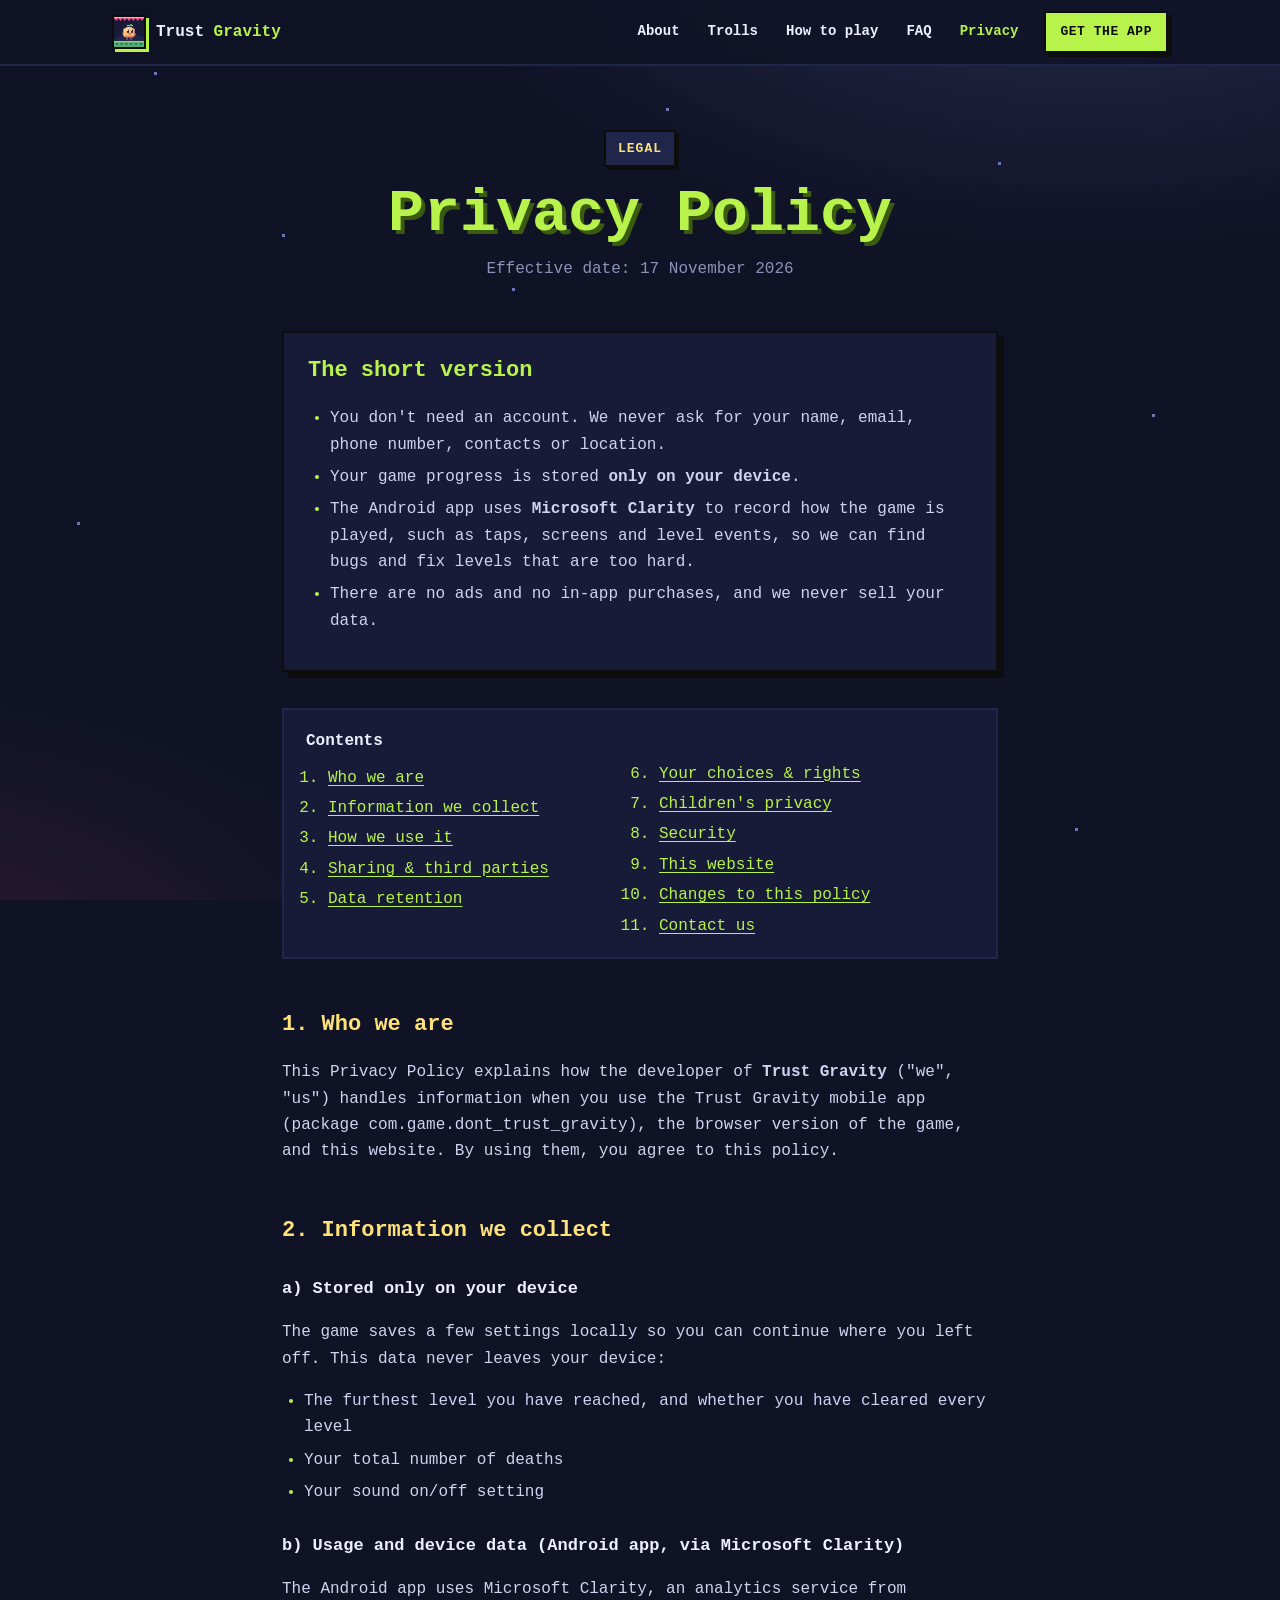
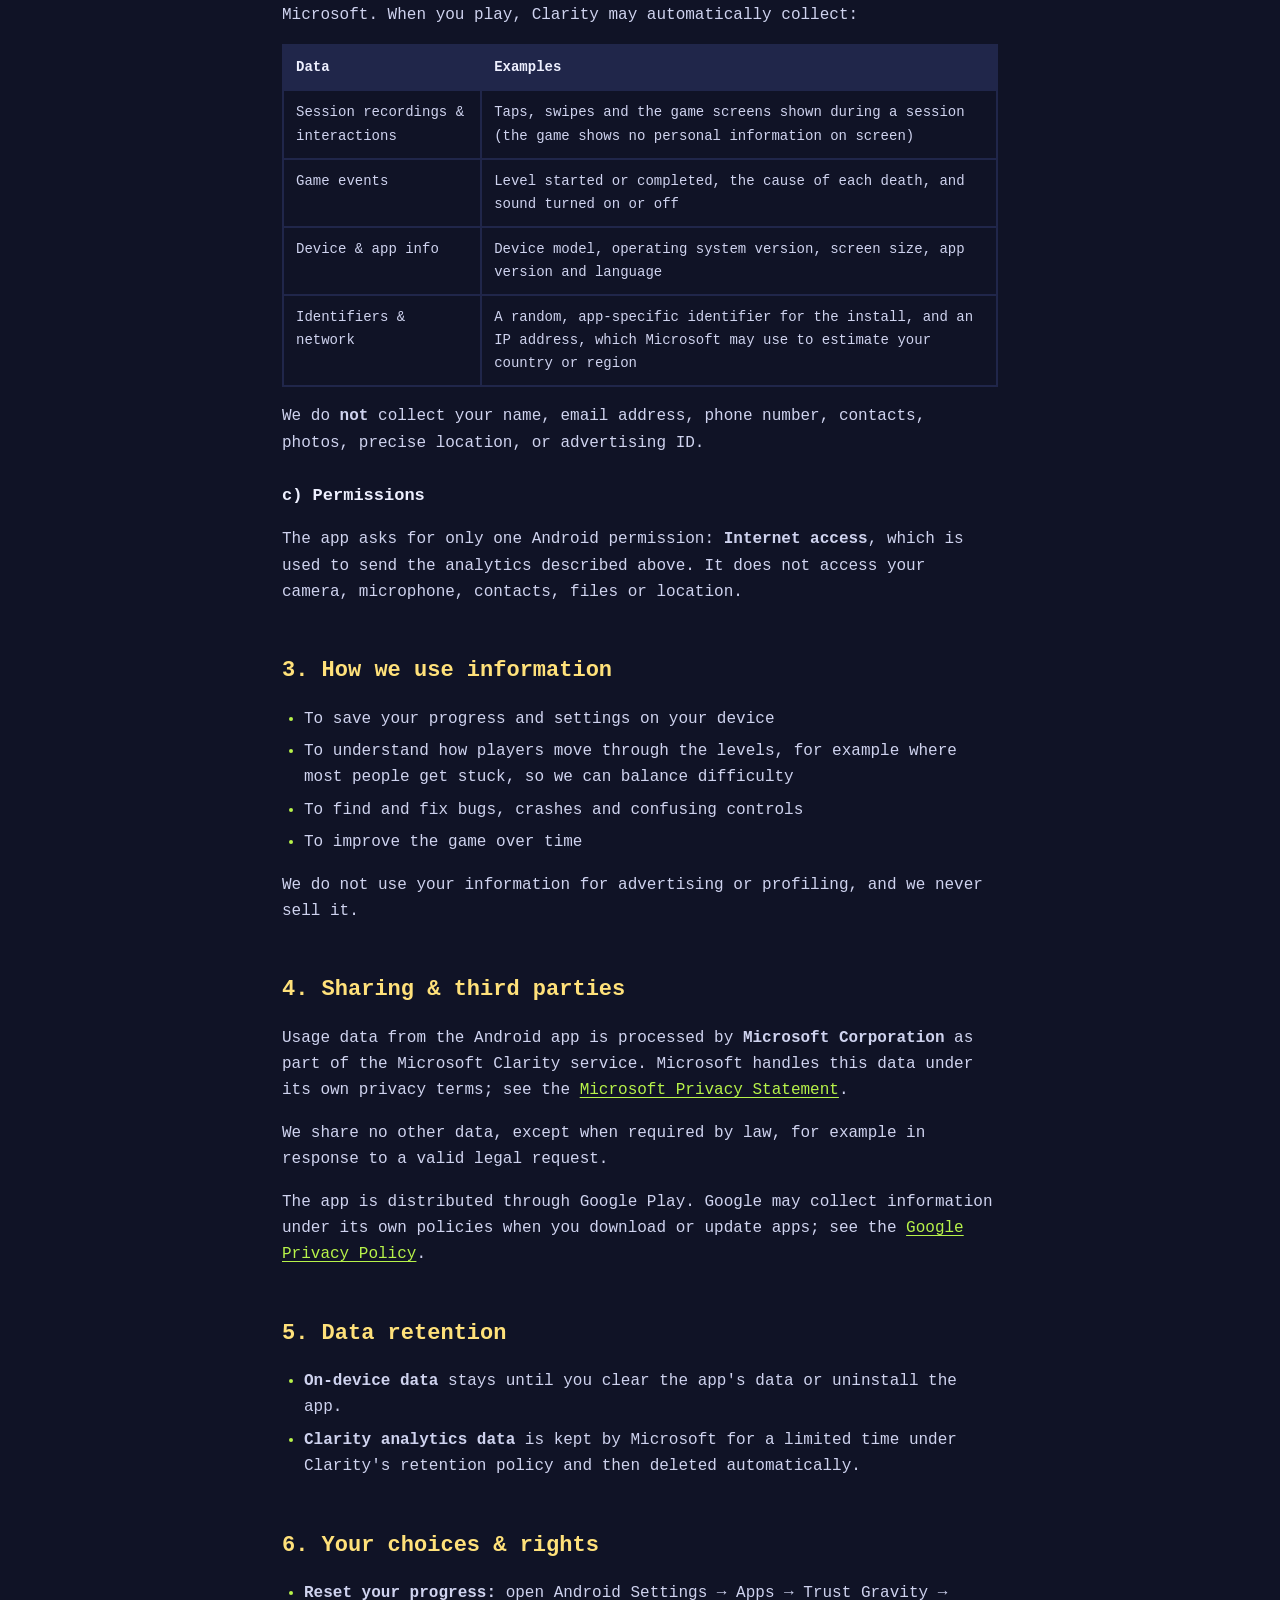
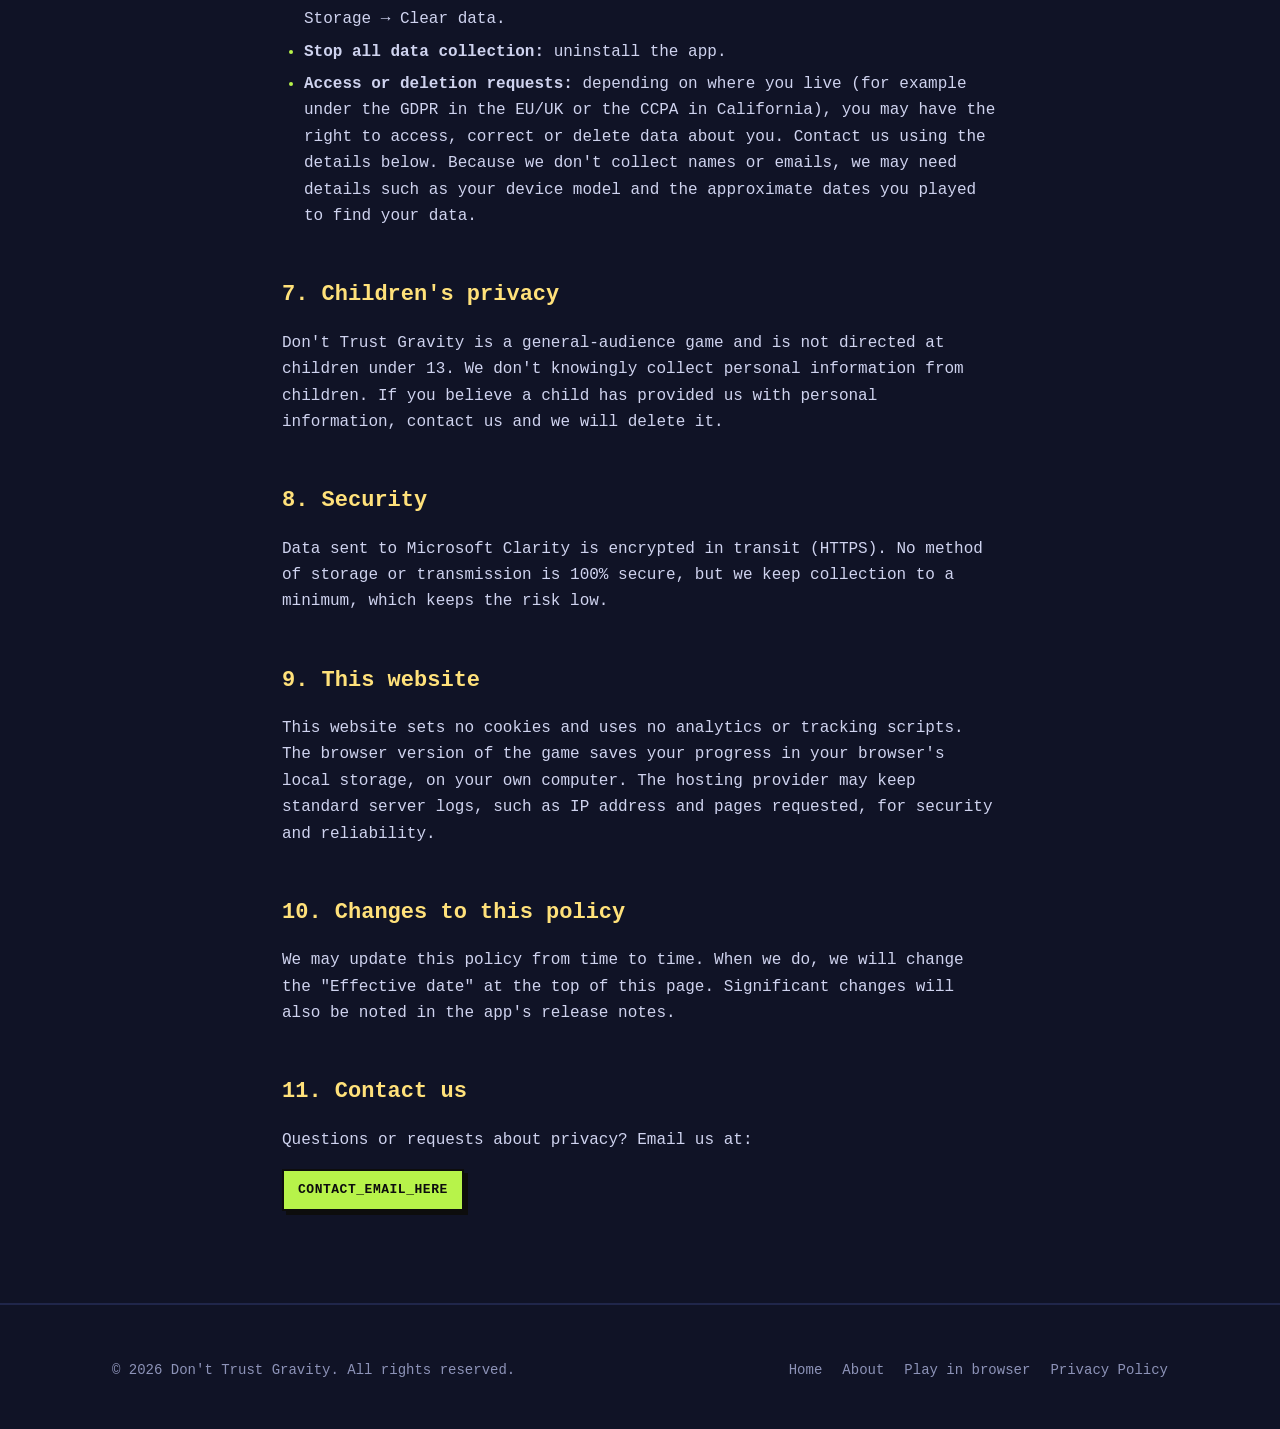
==== privacy.html @ 13813260 "inital commit" ====
<!doctype html>
<html lang="en">
<head>
  <meta charset="utf-8">
  <meta name="viewport" content="width=device-width, initial-scale=1">
  <title>Privacy Policy – Trust Gravity</title>
  <meta name="description" content="Privacy Policy for the Trust Gravity game and website: what data is collected, why, and your choices.">
  <meta name="theme-color" content="#101326">
  <link rel="icon" type="image/png" href="img/icon.png">
  <link rel="stylesheet" href="css/style.css">
</head>
<body>
  <a class="skip-link" href="#main">Skip to content</a>
  <div class="sky" aria-hidden="true"><i></i><i></i><i></i><i></i><i></i><i></i><i></i><i></i><i></i><i></i><i></i><i></i></div>

  <header class="site-header">
    <nav class="container nav" aria-label="Main">
      <a class="brand" href="index.html">
        <img src="img/icon.png" alt="" width="34" height="34">
        <span>Trust <b>Gravity</b></span>
      </a>
      <input type="checkbox" id="nav-check" class="nav-check" aria-label="Toggle menu">
      <label for="nav-check" class="nav-toggle" aria-hidden="true">☰</label>
      <ul class="nav-links">
        <li><a href="index.html#about">About</a></li>
        <li><a href="index.html#features">Trolls</a></li>
        <li><a href="index.html#how">How to play</a></li>
        <li><a href="index.html#faq">FAQ</a></li>
        <li><a href="privacy.html" aria-current="page">Privacy</a></li>
        <li><a class="pop-btn small" href="https://play.google.com/store/apps/details?id=com.game.dont_trust_gravity" target="_blank" rel="noopener">Get the app</a></li>
      </ul>
    </nav>
  </header>

  <main id="main">
    <div class="page-hero container">
      <span class="tag rise">Legal</span>
      <h1 class="rise d1">Privacy Policy</h1>
      <p class="rise d2">Effective date: 17 November 2026</p>
    </div>

    <section style="padding-top: 16px">
      <div class="container prose">
        <div class="summary-box rise d3">
          <h2>The short version</h2>
          <ul>
            <li>You don't need an account. We never ask for your name, email, phone number, contacts or location.</li>
            <li>Your game progress is stored <strong>only on your device</strong>.</li>
            <li>The Android app uses <strong>Microsoft Clarity</strong> to record how the game is played, such as taps, screens and level events, so we can find bugs and fix levels that are too hard.</li>
            <li>There are no ads and no in-app purchases, and we never sell your data.</li>
          </ul>
        </div>

        <nav class="toc" aria-label="Contents">
          <strong>Contents</strong>
          <ol>
            <li><a href="#who">Who we are</a></li>
            <li><a href="#collect">Information we collect</a></li>
            <li><a href="#use">How we use it</a></li>
            <li><a href="#share">Sharing &amp; third parties</a></li>
            <li><a href="#retention">Data retention</a></li>
            <li><a href="#choices">Your choices &amp; rights</a></li>
            <li><a href="#children">Children's privacy</a></li>
            <li><a href="#security">Security</a></li>
            <li><a href="#website">This website</a></li>
            <li><a href="#changes">Changes to this policy</a></li>
            <li><a href="#contact">Contact us</a></li>
          </ol>
        </nav>

        <h2 id="who">1. Who we are</h2>
        <p>
          This Privacy Policy explains how the developer of <strong> Trust Gravity</strong> ("we", "us") handles
          information when you use the Trust Gravity mobile app (package <code>com.game.dont_trust_gravity</code>),
          the browser version of the game, and this website. By using them, you agree to this policy.
        </p>

        <h2 id="collect">2. Information we collect</h2>

        <h3>a) Stored only on your device</h3>
        <p>The game saves a few settings locally so you can continue where you left off. This data never leaves your device:</p>
        <ul>
          <li>The furthest level you have reached, and whether you have cleared every level</li>
          <li>Your total number of deaths</li>
          <li>Your sound on/off setting</li>
        </ul>

        <h3>b) Usage and device data (Android app, via Microsoft Clarity)</h3>
        <p>The Android app uses Microsoft Clarity, an analytics service from Microsoft. When you play, Clarity may automatically collect:</p>
        <div class="table-scroll">
          <table>
            <thead>
              <tr><th>Data</th><th>Examples</th></tr>
            </thead>
            <tbody>
              <tr><td>Session recordings &amp; interactions</td><td>Taps, swipes and the game screens shown during a session (the game shows no personal information on screen)</td></tr>
              <tr><td>Game events</td><td>Level started or completed, the cause of each death, and sound turned on or off</td></tr>
              <tr><td>Device &amp; app info</td><td>Device model, operating system version, screen size, app version and language</td></tr>
              <tr><td>Identifiers &amp; network</td><td>A random, app-specific identifier for the install, and an IP address, which Microsoft may use to estimate your country or region</td></tr>
            </tbody>
          </table>
        </div>
        <p>We do <strong>not</strong> collect your name, email address, phone number, contacts, photos, precise location, or advertising ID.</p>

        <h3>c) Permissions</h3>
        <p>The app asks for only one Android permission: <strong>Internet access</strong>, which is used to send the analytics described above. It does not access your camera, microphone, contacts, files or location.</p>

        <h2 id="use">3. How we use information</h2>
        <ul>
          <li>To save your progress and settings on your device</li>
          <li>To understand how players move through the levels, for example where most people get stuck, so we can balance difficulty</li>
          <li>To find and fix bugs, crashes and confusing controls</li>
          <li>To improve the game over time</li>
        </ul>
        <p>We do not use your information for advertising or profiling, and we never sell it.</p>

        <h2 id="share">4. Sharing &amp; third parties</h2>
        <p>
          Usage data from the Android app is processed by <strong>Microsoft Corporation</strong> as part of the
          Microsoft Clarity service. Microsoft handles this data under its own privacy terms; see the
          <a href="https://privacy.microsoft.com/privacystatement" target="_blank" rel="noopener">Microsoft Privacy Statement</a>.
        </p>
        <p>We share no other data, except when required by law, for example in response to a valid legal request.</p>
        <p>The app is distributed through Google Play. Google may collect information under its own policies when you download or update apps; see the <a href="https://policies.google.com/privacy" target="_blank" rel="noopener">Google Privacy Policy</a>.</p>

        <h2 id="retention">5. Data retention</h2>
        <ul>
          <li><strong>On-device data</strong> stays until you clear the app's data or uninstall the app.</li>
          <li><strong>Clarity analytics data</strong> is kept by Microsoft for a limited time under Clarity's retention policy and then deleted automatically.</li>
        </ul>

        <h2 id="choices">6. Your choices &amp; rights</h2>
        <ul>
          <li><strong>Reset your progress:</strong> open Android Settings → Apps → Trust Gravity → Storage → Clear data.</li>
          <li><strong>Stop all data collection:</strong> uninstall the app.</li>
          <li><strong>Access or deletion requests:</strong> depending on where you live (for example under the GDPR in the EU/UK or the CCPA in California), you may have the right to access, correct or delete data about you. Contact us using the details below. Because we don't collect names or emails, we may need details such as your device model and the approximate dates you played to find your data.</li>
        </ul>

        <h2 id="children">7. Children's privacy</h2>
        <p>
          Don't Trust Gravity is a general-audience game and is not directed at children under 13.
          We don't knowingly collect personal information from children. If you believe a child has
          provided us with personal information, contact us and we will delete it.
        </p>

        <h2 id="security">8. Security</h2>
        <p>
          Data sent to Microsoft Clarity is encrypted in transit (HTTPS). No method of storage or
          transmission is 100% secure, but we keep collection to a minimum, which keeps the risk low.
        </p>

        <h2 id="website">9. This website</h2>
        <p>
          This website sets no cookies and uses no analytics or tracking scripts. The browser version of
          the game saves your progress in your browser's local storage, on your own computer.
          The hosting provider may keep standard server logs, such as IP address and pages requested,
          for security and reliability.
        </p>

        <h2 id="changes">10. Changes to this policy</h2>
        <p>
          We may update this policy from time to time. When we do, we will change the "Effective date"
          at the top of this page. Significant changes will also be noted in the app's release notes.
        </p>

        <h2 id="contact">11. Contact us</h2>
        <p>Questions or requests about privacy? Email us at:</p>
        <p><a class="pop-btn small" href="mailto:work.ajay713347@gmail.com">CONTACT_EMAIL_HERE</a></p>
      </div>
    </section>
  </main>

  <footer class="site-footer">
    <div class="container footer-grid">
      <p>© 2026 Don't Trust Gravity. All rights reserved.</p>
      <ul class="footer-links">
        <li><a href="index.html">Home</a></li>
        <li><a href="index.html#about">About</a></li>
        <li><a href="play/index.html">Play in browser</a></li>
        <li><a href="privacy.html">Privacy Policy</a></li>
      </ul>
    </div>
  </footer>
</body>
</html>
---- css/style.css ----
/* Don't Trust Gravity — website styles (plain CSS, no JavaScript needed).
   Palette and NeoPOP look match the game (lib/ui/neopop.dart). */

:root {
  --bg: #101326;
  --bg-2: #171b38;
  --bg-3: #20264a;
  --ink: #0d0d0d;
  --text: #eef0ff;
  --soft: #cfd3ef;
  --muted: #8d93b8;
  --lime: #b7f34a;
  --lime-dark: #3b5a12;
  --pink: #ff4f87;
  --yellow: #ffe17a;
  --cyan: #5debff;
  --blue: #5b65a8;
  --maxw: 1120px;
  --font: ui-monospace, "SFMono-Regular", Menlo, Consolas, "Liberation Mono", monospace;
}

*, *::before, *::after { box-sizing: border-box; }
html { scroll-behavior: smooth; }

body {
  margin: 0;
  background: var(--bg);
  color: var(--text);
  font-family: var(--font);
  font-size: 16px;
  line-height: 1.65;
  -webkit-font-smoothing: antialiased;
  overflow-x: hidden;
}

img { display: block; max-width: 100%; }
a { color: var(--lime); text-underline-offset: 3px; }
a:hover { color: var(--yellow); }
:focus-visible { outline: 3px solid var(--yellow); outline-offset: 3px; }

.container { width: 100%; max-width: var(--maxw); margin: 0 auto; padding: 0 16px; }
@media (min-width: 720px) { .container { padding: 0 32px; } }

.skip-link { position: absolute; left: -999px; top: 8px; z-index: 100; background: var(--yellow); color: var(--ink); padding: 8px 14px; font-weight: 800; }
.skip-link:focus { left: 8px; }

/* ---------- Background: glow + twinkling pixel stars ---------- */
.sky {
  position: fixed;
  inset: 0;
  z-index: -1;
  pointer-events: none;
  background:
    radial-gradient(1100px 560px at 85% -10%, rgba(91, 101, 168, .30), transparent 60%),
    radial-gradient(900px 500px at -10% 110%, rgba(255, 79, 135, .12), transparent 60%),
    var(--bg);
}
.sky i {
  position: absolute;
  width: 3px;
  height: 3px;
  background: #6d77b8;
  animation: twinkle 3.2s ease-in-out infinite;
}
.sky i:nth-child(1)  { top: 8%;  left: 12%; animation-delay: -.4s; }
.sky i:nth-child(2)  { top: 18%; left: 78%; animation-delay: -1.2s; }
.sky i:nth-child(3)  { top: 32%; left: 40%; animation-delay: -2s; }
.sky i:nth-child(4)  { top: 46%; left: 90%; animation-delay: -.8s; }
.sky i:nth-child(5)  { top: 58%; left: 6%;  animation-delay: -2.6s; }
.sky i:nth-child(6)  { top: 70%; left: 62%; animation-delay: -1.6s; }
.sky i:nth-child(7)  { top: 84%; left: 28%; animation-delay: -.2s; }
.sky i:nth-child(8)  { top: 12%; left: 52%; animation-delay: -2.9s; }
.sky i:nth-child(9)  { top: 92%; left: 84%; animation-delay: -1s; }
.sky i:nth-child(10) { top: 26%; left: 22%; animation-delay: -2.2s; }
.sky i:nth-child(11) { top: 64%; left: 36%; animation-delay: -.6s; }
.sky i:nth-child(12) { top: 40%; left: 68%; animation-delay: -1.9s; }
@keyframes twinkle { 0%, 100% { opacity: .15; } 50% { opacity: .9; } }

/* ---------- Header / nav (CSS-only mobile menu) ---------- */
.site-header {
  position: sticky;
  top: 0;
  z-index: 50;
  background: rgba(16, 19, 38, .85);
  backdrop-filter: blur(10px);
  -webkit-backdrop-filter: blur(10px);
  border-bottom: 2px solid var(--bg-3);
}
.nav { display: flex; align-items: center; justify-content: space-between; height: 64px; gap: 16px; }
.brand { display: flex; align-items: center; gap: 10px; color: var(--text); text-decoration: none; font-weight: 900; white-space: nowrap; }
.brand img { width: 34px; height: 34px; border: 2px solid var(--ink); box-shadow: 3px 3px 0 var(--lime); }
.brand b { color: var(--lime); }
.brand:hover { color: var(--text); }

.nav-links { display: flex; align-items: center; gap: 4px; list-style: none; margin: 0; padding: 0; }
.nav-links a { display: block; padding: 8px 12px; color: var(--text); text-decoration: none; font-weight: 700; font-size: 14px; transition: background .2s, color .2s; }
.nav-links a:hover { background: var(--bg-3); color: var(--lime); }
.nav-links a[aria-current="page"] { color: var(--lime); }
.nav-links .pop-btn { margin-left: 10px; }

.nav-check { position: absolute; opacity: 0; pointer-events: none; }
.nav-toggle { display: none; width: 44px; height: 44px; place-items: center; border: 2px solid var(--bg-3); color: var(--text); font-size: 20px; cursor: pointer; user-select: none; }
.nav-check:focus-visible + .nav-toggle { outline: 3px solid var(--yellow); outline-offset: 2px; }

@media (max-width: 820px) {
  .nav-toggle { display: grid; }
  .nav-links {
    position: absolute;
    top: 100%;
    left: 0;
    right: 0;
    flex-direction: column;
    align-items: stretch;
    padding: 12px 16px 20px;
    background: var(--bg);
    border-bottom: 2px solid var(--bg-3);
    opacity: 0;
    visibility: hidden;
    transform: translateY(-8px);
    transition: opacity .2s, transform .2s, visibility .2s;
  }
  .nav-check:checked ~ .nav-links { opacity: 1; visibility: visible; transform: none; }
  .nav-links a { padding: 12px; font-size: 16px; }
  .nav-links .pop-btn { margin: 8px 0 0; }
}

/* ---------- NeoPOP buttons ---------- */
.pop-btn {
  --c: var(--lime);
  --d: 6px;
  position: relative;
  overflow: hidden;
  display: inline-flex;
  align-items: center;
  justify-content: center;
  gap: 10px;
  padding: 14px 24px;
  background: var(--c);
  color: var(--ink) !important;
  font: inherit;
  font-weight: 900;
  letter-spacing: .04em;
  text-transform: uppercase;
  text-decoration: none;
  border: 2px solid var(--ink);
  box-shadow: var(--d) var(--d) 0 var(--ink);
  transition: transform .12s ease, box-shadow .12s ease;
}
.pop-btn:hover { transform: translate(-2px, -2px); box-shadow: calc(var(--d) + 2px) calc(var(--d) + 2px) 0 var(--ink); }
.pop-btn:active { transform: translate(var(--d), var(--d)); box-shadow: 0 0 0 var(--ink); }
.pop-btn.small { --d: 4px; padding: 8px 14px; font-size: 13px; }
.pop-btn.pink { --c: var(--pink); }
.pop-btn.white { --c: #fff; }
.pop-btn.shimmer::after {
  content: "";
  position: absolute;
  top: 0;
  bottom: 0;
  left: -60%;
  width: 40%;
  background: linear-gradient(100deg, transparent, rgba(255, 255, 255, .7), transparent);
  transform: skewX(-20deg);
  animation: shimmer 2.8s ease-in-out infinite;
}
@keyframes shimmer { 0%, 55% { left: -60%; } 100% { left: 130%; } }

/* ---------- Hero ---------- */
.hero { position: relative; padding: 72px 0 60px; text-align: center; overflow: hidden; }
@media (min-width: 720px) { .hero { padding: 108px 0 84px; } }

.tag {
  display: inline-block;
  padding: 6px 12px;
  background: var(--bg-3);
  color: var(--yellow);
  font-size: 13px;
  font-weight: 800;
  letter-spacing: .08em;
  text-transform: uppercase;
  border: 2px solid var(--ink);
  box-shadow: 3px 3px 0 var(--ink);
}

.app-icon {
  width: 104px;
  height: 104px;
  margin: 0 auto 24px;
  border: 3px solid var(--ink);
  box-shadow: 6px 6px 0 var(--lime);
  animation: hop 2.6s ease-in-out infinite;
}
@keyframes hop {
  0%, 100% { transform: translateY(0) rotate(0); }
  40% { transform: translateY(-14px) rotate(-4deg); }
  60% { transform: translateY(-14px) rotate(4deg); }
}

.title {
  margin: 22px 0 14px;
  font-size: clamp(40px, 9vw, 92px);
  line-height: 1;
  font-weight: 900;
  letter-spacing: -.02em;
  color: var(--lime);
  text-shadow: 5px 5px 0 var(--lime-dark);
}
.title small {
  display: block;
  margin-bottom: .25em;
  font-size: .42em;
  color: var(--text);
  text-shadow: 3px 3px 0 var(--bg-3);
  letter-spacing: .12em;
}
/* Each letter wobbles; one letter keeps flipping upside down. */
.title span { display: inline-block; animation: wobble 2.4s ease-in-out infinite; }
.title span:nth-child(2n) { animation-delay: -.3s; }
.title span:nth-child(3n) { animation-delay: -.6s; }
.title span:nth-child(5n) { animation-delay: -.9s; }
.title span.flip { animation: flip 6s ease-in-out infinite; color: var(--pink); text-shadow: 5px 5px 0 #6b1530; }
@keyframes wobble { 0%, 100% { transform: translateY(0) rotate(0); } 50% { transform: translateY(-6px) rotate(-3deg); } }
@keyframes flip { 0%, 70%, 100% { transform: rotate(0); } 78%, 92% { transform: rotate(180deg); } }

.lede { max-width: 620px; margin: 0 auto 34px; color: var(--muted); font-size: 17px; }
.lede strong { color: var(--text); }

.cta-row { display: flex; flex-wrap: wrap; gap: 18px; justify-content: center; }

.stats { display: flex; flex-wrap: wrap; justify-content: center; gap: 12px; margin-top: 46px; }
.stats div { padding: 10px 16px; background: var(--bg-2); border: 2px solid var(--bg-3); font-size: 13px; color: var(--muted); }
.stats b { color: var(--yellow); font-size: 18px; margin-right: 6px; }

/* Floating spikes / doors in the hero */
.float { position: absolute; pointer-events: none; animation: drift 6s ease-in-out infinite; }
.float.a { top: 18%; left: 7%; width: 54px; --r: -14deg; }
.float.b { top: 62%; left: 11%; width: 34px; --r: 8deg; animation-delay: -2s; }
.float.c { top: 22%; right: 8%; width: 40px; --r: 180deg; animation-delay: -1s; }
.float.d { top: 66%; right: 10%; width: 50px; --r: 12deg; animation-delay: -3s; }
@keyframes drift {
  0%, 100% { transform: translateY(0) rotate(var(--r)); }
  50% { transform: translateY(-16px) rotate(calc(var(--r) + 8deg)); }
}
@media (max-width: 760px) { .float { display: none; } }

/* Load-in animation (pure CSS) */
.rise { animation: rise .7s cubic-bezier(.2, .8, .2, 1) both; }
.rise.d1 { animation-delay: .1s; }
.rise.d2 { animation-delay: .2s; }
.rise.d3 { animation-delay: .3s; }
.rise.d4 { animation-delay: .4s; }
@keyframes rise { from { opacity: 0; transform: translateY(24px); } }

/* ---------- Sections ---------- */
section { padding: 76px 0; }
@media (max-width: 720px) { section { padding: 56px 0; } }
.band { background: var(--bg-2); border-top: 2px solid var(--bg-3); border-bottom: 2px solid var(--bg-3); }

.section-head { text-align: center; margin-bottom: 42px; }
.section-head h2 { margin: 12px 0 8px; font-size: clamp(28px, 5vw, 42px); line-height: 1.15; font-weight: 900; }
.section-head h2 em { font-style: normal; color: var(--pink); }
.section-head p { margin: 0 auto; max-width: 580px; color: var(--muted); }

.grid { display: grid; gap: 22px; grid-template-columns: repeat(auto-fit, minmax(240px, 1fr)); }

.card {
  background: var(--bg-2);
  border: 2px solid var(--ink);
  box-shadow: 6px 6px 0 var(--ink);
  padding: 24px;
  transition: transform .2s ease, box-shadow .2s ease;
}
.band .card { background: var(--bg); }
.card:hover { transform: translate(-3px, -3px) rotate(-.5deg); box-shadow: 9px 9px 0 var(--ink); }
.card .icon {
  display: grid;
  place-items: center;
  width: 52px;
  height: 52px;
  margin-bottom: 16px;
  font-size: 26px;
  border: 2px solid var(--ink);
  box-shadow: 3px 3px 0 var(--ink);
  transition: transform .3s ease;
}
.card:hover .icon { transform: rotate(180deg); }
.card h3 { margin: 0 0 6px; font-size: 18px; }
.card p { margin: 0; color: var(--muted); font-size: 15px; }
.bg-lime { background: var(--lime); }
.bg-pink { background: var(--pink); }
.bg-yellow { background: var(--yellow); }
.bg-cyan { background: var(--cyan); }
.bg-white { background: #fff; }
.bg-blue { background: var(--blue); }

/* Numbered steps */
.steps { counter-reset: step; }
.steps .card { position: relative; padding-top: 34px; }
.steps .card::before {
  counter-increment: step;
  content: "0" counter(step);
  position: absolute;
  top: -16px;
  left: 20px;
  padding: 2px 10px;
  background: var(--yellow);
  color: var(--ink);
  font-weight: 900;
  border: 2px solid var(--ink);
}
kbd {
  display: inline-block;
  min-width: 26px;
  padding: 1px 7px;
  background: var(--bg-3);
  border: 2px solid var(--ink);
  border-bottom-width: 4px;
  color: var(--text);
  font: inherit;
  font-size: 12px;
  font-weight: 800;
  text-align: center;
}

/* Level ticker */
.ticker { overflow: hidden; padding: 18px 0; background: var(--lime); border-top: 3px solid var(--ink); border-bottom: 3px solid var(--ink); }
.ticker ul { display: flex; gap: 40px; width: max-content; margin: 0; padding: 0; list-style: none; animation: scroll 40s linear infinite; }
.ticker li { color: var(--ink); font-weight: 900; white-space: nowrap; }
.ticker li::before { content: "▲ "; color: var(--pink); }
.ticker:hover ul { animation-play-state: paused; }
@keyframes scroll { to { transform: translateX(-50%); } }

/* FAQ */
.faq { max-width: 780px; margin: 0 auto; display: grid; gap: 14px; }
.faq details { background: var(--bg-2); border: 2px solid var(--ink); box-shadow: 4px 4px 0 var(--ink); }
.band .faq details { background: var(--bg); }
.faq summary { display: flex; justify-content: space-between; gap: 16px; padding: 16px 20px; font-weight: 800; cursor: pointer; list-style: none; }
.faq summary::-webkit-details-marker { display: none; }
.faq summary::after { content: "+"; color: var(--lime); font-size: 22px; line-height: 1; transition: transform .2s; }
.faq details[open] summary::after { transform: rotate(45deg); }
.faq details p { margin: 0; padding: 0 20px 18px; color: var(--muted); }

/* CTA box */
.cta-box {
  text-align: center;
  background: var(--lime);
  color: var(--ink);
  border: 3px solid var(--ink);
  box-shadow: 10px 10px 0 var(--ink);
  padding: 44px 24px;
}
.cta-box h2 { margin: 0 0 8px; font-size: clamp(26px, 5vw, 40px); line-height: 1.15; font-weight: 900; }
.cta-box p { margin: 0 0 26px; }
.cta-box .pop-btn { --c: var(--ink); color: var(--lime) !important; box-shadow: 6px 6px 0 var(--pink); }

/* ---------- Privacy page ---------- */
.page-hero { padding: 64px 0 32px; text-align: center; }
.page-hero h1 { margin: 16px 0 10px; font-size: clamp(34px, 7vw, 60px); line-height: 1.05; font-weight: 900; color: var(--lime); text-shadow: 4px 4px 0 var(--lime-dark); }
.page-hero p { margin: 0 auto; max-width: 620px; color: var(--muted); }

.prose { max-width: 780px; margin: 0 auto; }
.prose h2 { margin: 48px 0 12px; font-size: 22px; font-weight: 900; color: var(--yellow); scroll-margin-top: 84px; }
.prose h3 { margin: 26px 0 8px; font-size: 17px; }
.prose p, .prose li { color: var(--soft); }
.prose ul { padding-left: 22px; }
.prose li { margin: 6px 0; }
.prose li::marker { color: var(--lime); }

.summary-box { background: var(--bg-2); border: 2px solid var(--ink); box-shadow: 6px 6px 0 var(--ink); padding: 20px 24px; }
.summary-box h2 { margin-top: 0; color: var(--lime); }

.toc { margin: 36px 0 0; padding: 18px 22px; background: var(--bg-2); border: 2px solid var(--bg-3); }
.toc strong { display: block; margin-bottom: 6px; }
.toc ol { margin: 0; padding-left: 22px; columns: 2 220px; }
.toc li { margin: 4px 0; }

.table-scroll { overflow-x: auto; margin: 16px 0; }
table { width: 100%; min-width: 560px; border-collapse: collapse; font-size: 14px; }
th, td { padding: 10px 12px; text-align: left; vertical-align: top; border: 2px solid var(--bg-3); }
th { background: var(--bg-3); }
td { color: var(--soft); }

/* ---------- Footer ---------- */
.site-footer { padding: 40px 0 32px; border-top: 2px solid var(--bg-3); color: var(--muted); font-size: 14px; }
.footer-grid { display: flex; flex-wrap: wrap; justify-content: space-between; align-items: center; gap: 20px; }
.footer-links { display: flex; flex-wrap: wrap; gap: 6px 20px; list-style: none; margin: 0; padding: 0; }
.footer-links a { color: var(--muted); text-decoration: none; }
.footer-links a:hover { color: var(--lime); }

@media (prefers-reduced-motion: reduce) {
  *, *::before, *::after { animation: none !important; transition: none !important; }
  html { scroll-behavior: auto; }
}
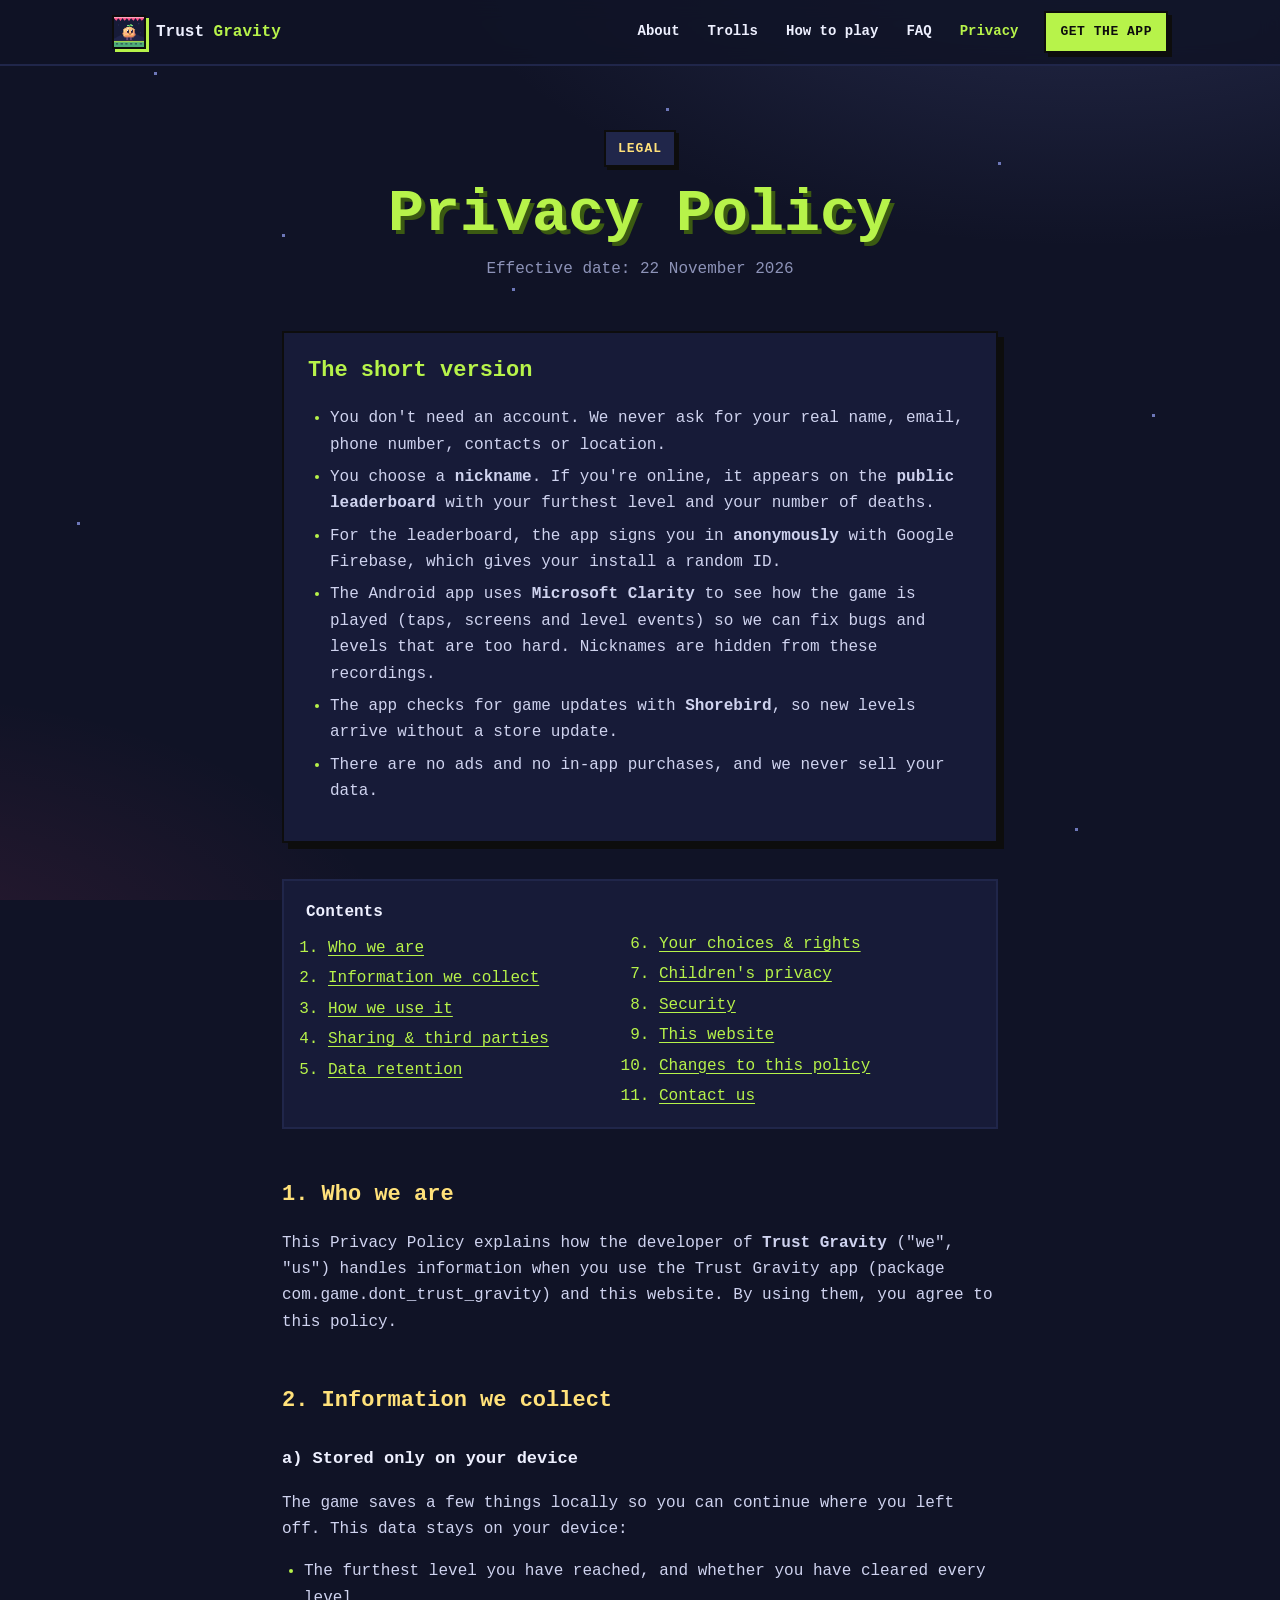
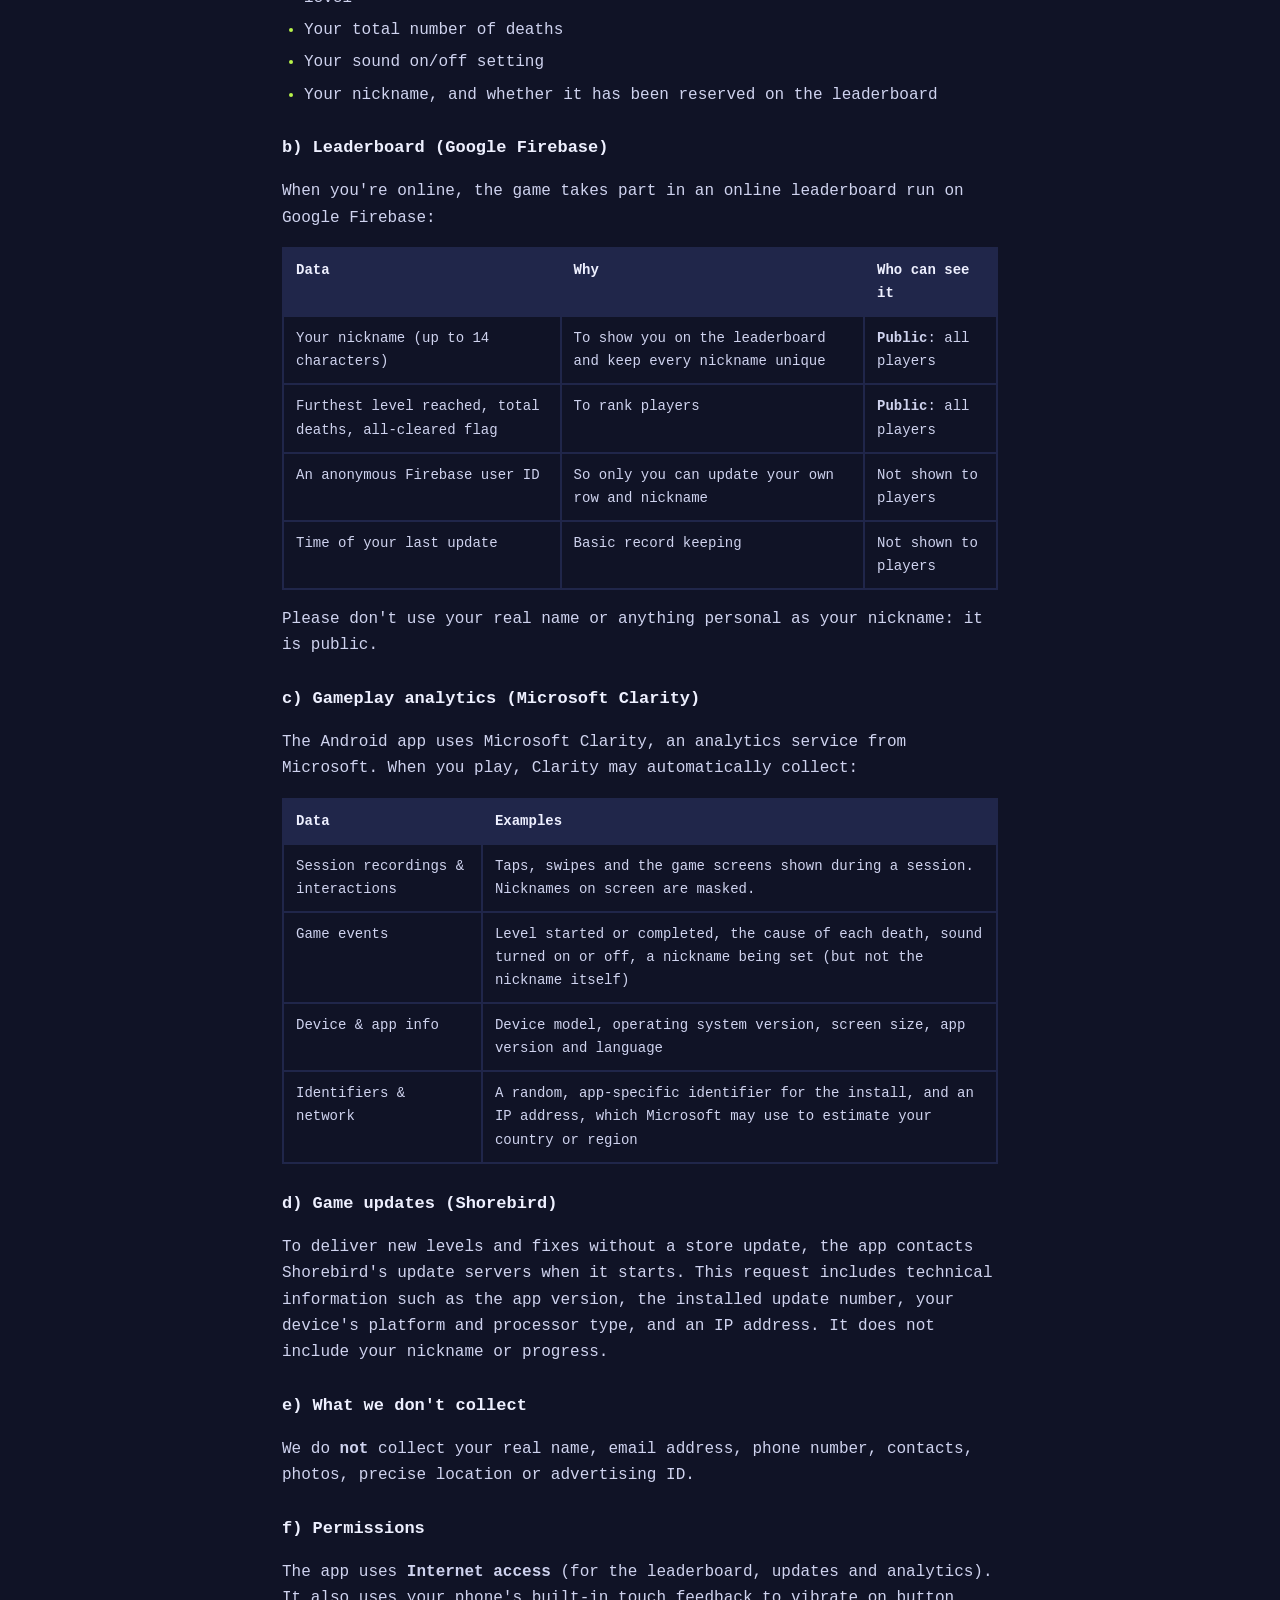
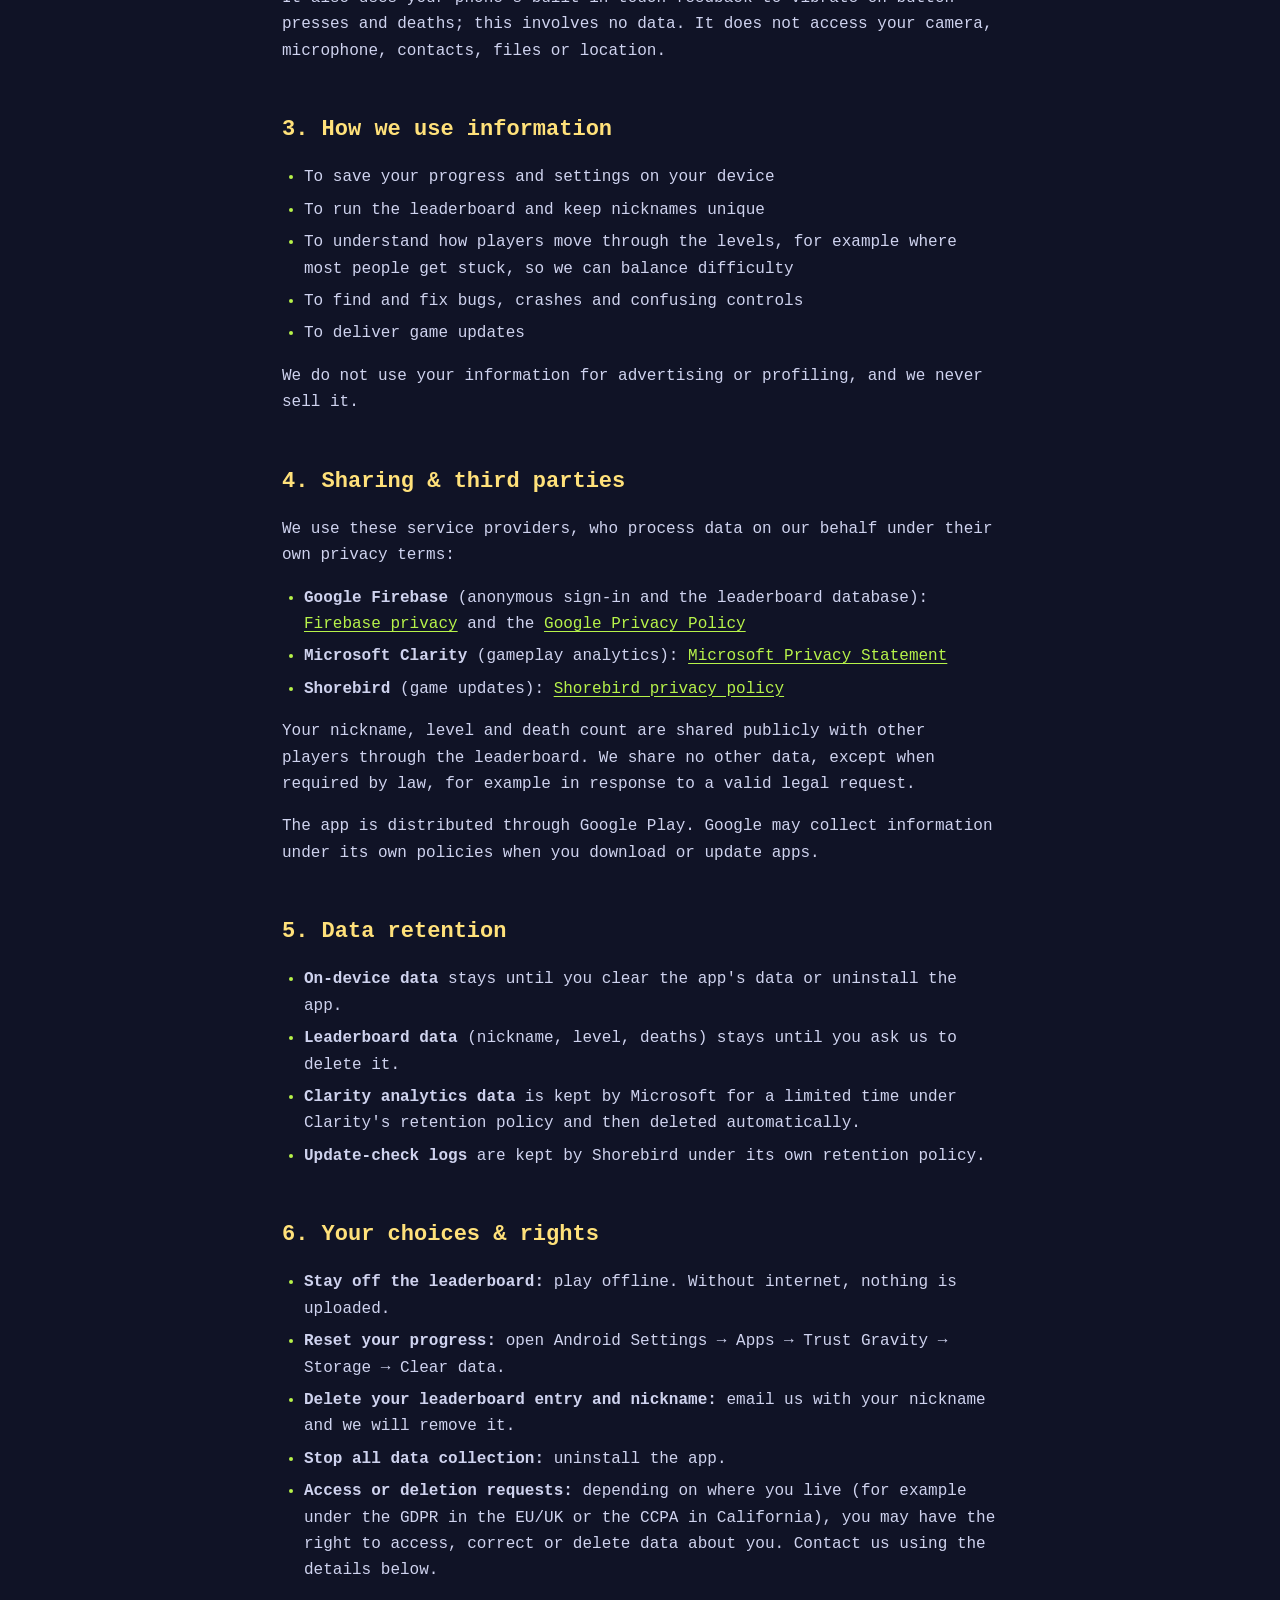
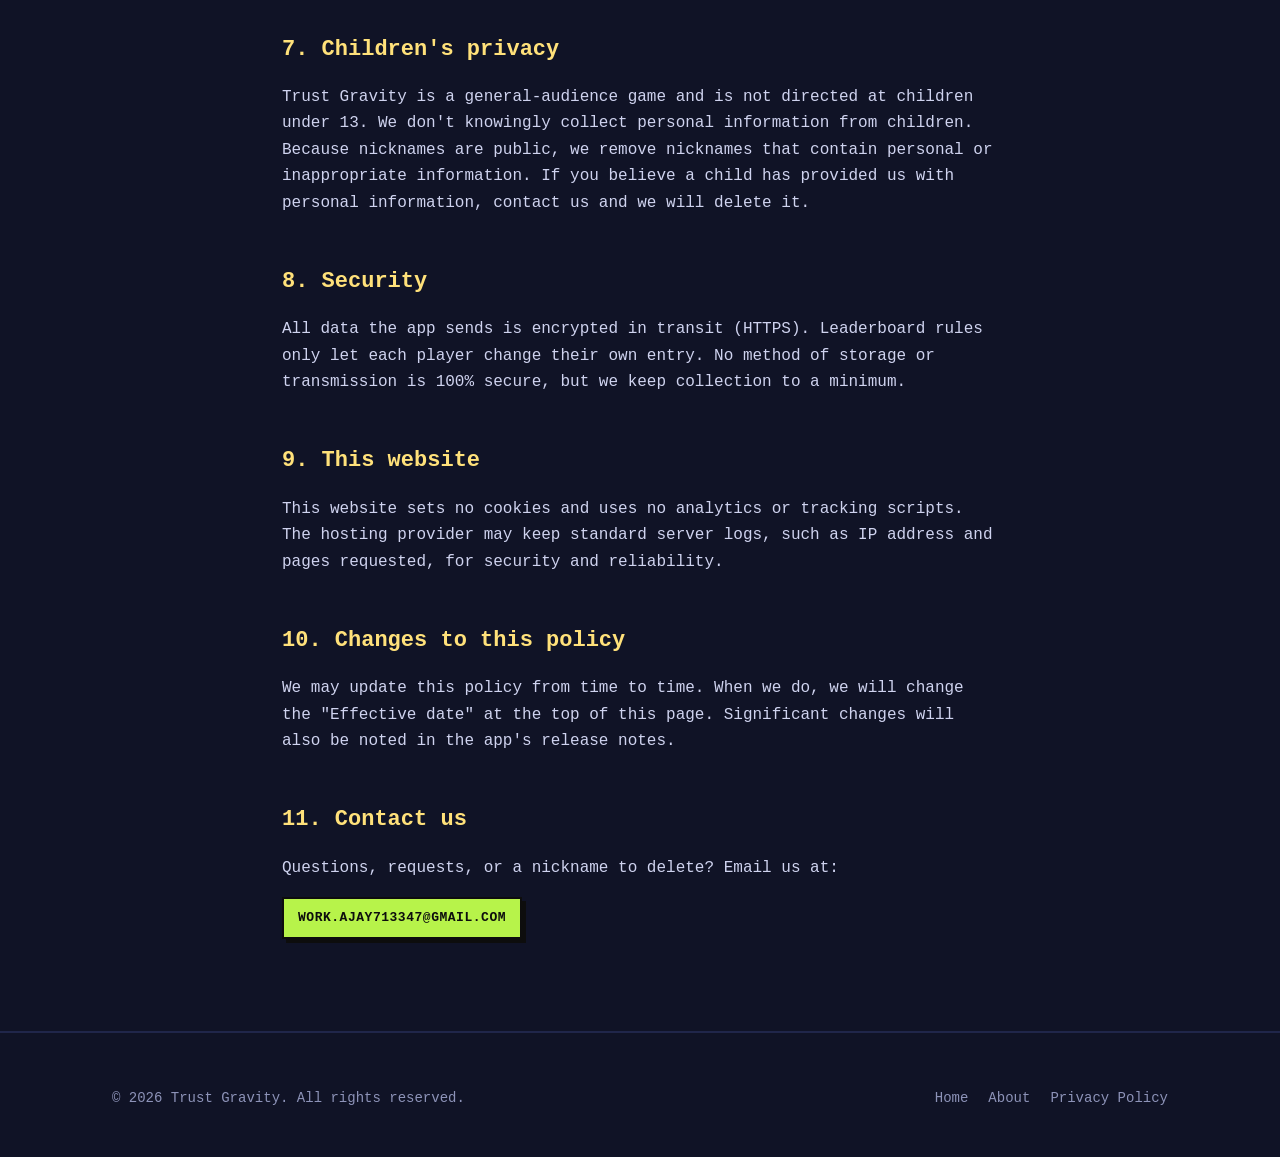
==== commit 0d28cd3e: "app changes" ====
--- a/privacy.html
+++ b/privacy.html
@@ -4,7 +4,7 @@
   <meta charset="utf-8">
   <meta name="viewport" content="width=device-width, initial-scale=1">
   <title>Privacy Policy – Trust Gravity</title>
-  <meta name="description" content="Privacy Policy for the Trust Gravity game and website: what data is collected, why, and your choices.">
+  <meta name="description" content="Privacy Policy for the Trust Gravity game and website: the leaderboard, analytics, updates, and your choices.">
   <meta name="theme-color" content="#101326">
   <link rel="icon" type="image/png" href="img/icon.png">
   <link rel="stylesheet" href="css/style.css">
@@ -36,7 +36,7 @@
     <div class="page-hero container">
       <span class="tag rise">Legal</span>
       <h1 class="rise d1">Privacy Policy</h1>
-      <p class="rise d2">Effective date: 17 November 2026</p>
+      <p class="rise d2">Effective date: 22 November 2026</p>
     </div>
 
     <section style="padding-top: 16px">
@@ -44,9 +44,11 @@
         <div class="summary-box rise d3">
           <h2>The short version</h2>
           <ul>
-            <li>You don't need an account. We never ask for your name, email, phone number, contacts or location.</li>
-            <li>Your game progress is stored <strong>only on your device</strong>.</li>
-            <li>The Android app uses <strong>Microsoft Clarity</strong> to record how the game is played, such as taps, screens and level events, so we can find bugs and fix levels that are too hard.</li>
+            <li>You don't need an account. We never ask for your real name, email, phone number, contacts or location.</li>
+            <li>You choose a <strong>nickname</strong>. If you're online, it appears on the <strong>public leaderboard</strong> with your furthest level and your number of deaths.</li>
+            <li>For the leaderboard, the app signs you in <strong>anonymously</strong> with Google Firebase, which gives your install a random ID.</li>
+            <li>The Android app uses <strong>Microsoft Clarity</strong> to see how the game is played (taps, screens and level events) so we can fix bugs and levels that are too hard. Nicknames are hidden from these recordings.</li>
+            <li>The app checks for game updates with <strong>Shorebird</strong>, so new levels arrive without a store update.</li>
             <li>There are no ads and no in-app purchases, and we never sell your data.</li>
           </ul>
         </div>
@@ -70,22 +72,40 @@
 
         <h2 id="who">1. Who we are</h2>
         <p>
-          This Privacy Policy explains how the developer of <strong> Trust Gravity</strong> ("we", "us") handles
-          information when you use the Trust Gravity mobile app (package <code>com.game.dont_trust_gravity</code>),
-          the browser version of the game, and this website. By using them, you agree to this policy.
+          This Privacy Policy explains how the developer of <strong>Trust Gravity</strong> ("we", "us") handles
+          information when you use the Trust Gravity app (package <code>com.game.dont_trust_gravity</code>)
+          and this website. By using them, you agree to this policy.
         </p>
 
         <h2 id="collect">2. Information we collect</h2>
 
         <h3>a) Stored only on your device</h3>
-        <p>The game saves a few settings locally so you can continue where you left off. This data never leaves your device:</p>
+        <p>The game saves a few things locally so you can continue where you left off. This data stays on your device:</p>
         <ul>
           <li>The furthest level you have reached, and whether you have cleared every level</li>
           <li>Your total number of deaths</li>
           <li>Your sound on/off setting</li>
-        </ul>
-
-        <h3>b) Usage and device data (Android app, via Microsoft Clarity)</h3>
+          <li>Your nickname, and whether it has been reserved on the leaderboard</li>
+        </ul>
+
+        <h3>b) Leaderboard (Google Firebase)</h3>
+        <p>When you're online, the game takes part in an online leaderboard run on Google Firebase:</p>
+        <div class="table-scroll">
+          <table>
+            <thead>
+              <tr><th>Data</th><th>Why</th><th>Who can see it</th></tr>
+            </thead>
+            <tbody>
+              <tr><td>Your nickname (up to 14 characters)</td><td>To show you on the leaderboard and keep every nickname unique</td><td><strong>Public</strong>: all players</td></tr>
+              <tr><td>Furthest level reached, total deaths, all-cleared flag</td><td>To rank players</td><td><strong>Public</strong>: all players</td></tr>
+              <tr><td>An anonymous Firebase user ID</td><td>So only you can update your own row and nickname</td><td>Not shown to players</td></tr>
+              <tr><td>Time of your last update</td><td>Basic record keeping</td><td>Not shown to players</td></tr>
+            </tbody>
+          </table>
+        </div>
+        <p>Please don't use your real name or anything personal as your nickname: it is public.</p>
+
+        <h3>c) Gameplay analytics (Microsoft Clarity)</h3>
         <p>The Android app uses Microsoft Clarity, an analytics service from Microsoft. When you play, Clarity may automatically collect:</p>
         <div class="table-scroll">
           <table>
@@ -93,68 +113,86 @@
               <tr><th>Data</th><th>Examples</th></tr>
             </thead>
             <tbody>
-              <tr><td>Session recordings &amp; interactions</td><td>Taps, swipes and the game screens shown during a session (the game shows no personal information on screen)</td></tr>
-              <tr><td>Game events</td><td>Level started or completed, the cause of each death, and sound turned on or off</td></tr>
+              <tr><td>Session recordings &amp; interactions</td><td>Taps, swipes and the game screens shown during a session. Nicknames on screen are masked.</td></tr>
+              <tr><td>Game events</td><td>Level started or completed, the cause of each death, sound turned on or off, a nickname being set (but not the nickname itself)</td></tr>
               <tr><td>Device &amp; app info</td><td>Device model, operating system version, screen size, app version and language</td></tr>
               <tr><td>Identifiers &amp; network</td><td>A random, app-specific identifier for the install, and an IP address, which Microsoft may use to estimate your country or region</td></tr>
             </tbody>
           </table>
         </div>
-        <p>We do <strong>not</strong> collect your name, email address, phone number, contacts, photos, precise location, or advertising ID.</p>
-
-        <h3>c) Permissions</h3>
-        <p>The app asks for only one Android permission: <strong>Internet access</strong>, which is used to send the analytics described above. It does not access your camera, microphone, contacts, files or location.</p>
+
+        <h3>d) Game updates (Shorebird)</h3>
+        <p>
+          To deliver new levels and fixes without a store update, the app contacts Shorebird's update servers when it starts.
+          This request includes technical information such as the app version, the installed update number, your device's
+          platform and processor type, and an IP address. It does not include your nickname or progress.
+        </p>
+
+        <h3>e) What we don't collect</h3>
+        <p>We do <strong>not</strong> collect your real name, email address, phone number, contacts, photos, precise location or advertising ID.</p>
+
+        <h3>f) Permissions</h3>
+        <p>
+          The app uses <strong>Internet access</strong> (for the leaderboard, updates and analytics).
+          It also uses your phone's built-in touch feedback to vibrate on button presses and deaths; this involves no data.
+          It does not access your camera, microphone, contacts, files or location.
+        </p>
 
         <h2 id="use">3. How we use information</h2>
         <ul>
           <li>To save your progress and settings on your device</li>
+          <li>To run the leaderboard and keep nicknames unique</li>
           <li>To understand how players move through the levels, for example where most people get stuck, so we can balance difficulty</li>
           <li>To find and fix bugs, crashes and confusing controls</li>
-          <li>To improve the game over time</li>
+          <li>To deliver game updates</li>
         </ul>
         <p>We do not use your information for advertising or profiling, and we never sell it.</p>
 
         <h2 id="share">4. Sharing &amp; third parties</h2>
-        <p>
-          Usage data from the Android app is processed by <strong>Microsoft Corporation</strong> as part of the
-          Microsoft Clarity service. Microsoft handles this data under its own privacy terms; see the
-          <a href="https://privacy.microsoft.com/privacystatement" target="_blank" rel="noopener">Microsoft Privacy Statement</a>.
-        </p>
-        <p>We share no other data, except when required by law, for example in response to a valid legal request.</p>
-        <p>The app is distributed through Google Play. Google may collect information under its own policies when you download or update apps; see the <a href="https://policies.google.com/privacy" target="_blank" rel="noopener">Google Privacy Policy</a>.</p>
+        <p>We use these service providers, who process data on our behalf under their own privacy terms:</p>
+        <ul>
+          <li><strong>Google Firebase</strong> (anonymous sign-in and the leaderboard database): <a href="https://firebase.google.com/support/privacy" target="_blank" rel="noopener">Firebase privacy</a> and the <a href="https://policies.google.com/privacy" target="_blank" rel="noopener">Google Privacy Policy</a></li>
+          <li><strong>Microsoft Clarity</strong> (gameplay analytics): <a href="https://privacy.microsoft.com/privacystatement" target="_blank" rel="noopener">Microsoft Privacy Statement</a></li>
+          <li><strong>Shorebird</strong> (game updates): <a href="https://shorebird.dev/privacy" target="_blank" rel="noopener">Shorebird privacy policy</a></li>
+        </ul>
+        <p>Your nickname, level and death count are shared publicly with other players through the leaderboard. We share no other data, except when required by law, for example in response to a valid legal request.</p>
+        <p>The app is distributed through Google Play. Google may collect information under its own policies when you download or update apps.</p>
 
         <h2 id="retention">5. Data retention</h2>
         <ul>
           <li><strong>On-device data</strong> stays until you clear the app's data or uninstall the app.</li>
+          <li><strong>Leaderboard data</strong> (nickname, level, deaths) stays until you ask us to delete it.</li>
           <li><strong>Clarity analytics data</strong> is kept by Microsoft for a limited time under Clarity's retention policy and then deleted automatically.</li>
+          <li><strong>Update-check logs</strong> are kept by Shorebird under its own retention policy.</li>
         </ul>
 
         <h2 id="choices">6. Your choices &amp; rights</h2>
         <ul>
+          <li><strong>Stay off the leaderboard:</strong> play offline. Without internet, nothing is uploaded.</li>
           <li><strong>Reset your progress:</strong> open Android Settings → Apps → Trust Gravity → Storage → Clear data.</li>
+          <li><strong>Delete your leaderboard entry and nickname:</strong> email us with your nickname and we will remove it.</li>
           <li><strong>Stop all data collection:</strong> uninstall the app.</li>
-          <li><strong>Access or deletion requests:</strong> depending on where you live (for example under the GDPR in the EU/UK or the CCPA in California), you may have the right to access, correct or delete data about you. Contact us using the details below. Because we don't collect names or emails, we may need details such as your device model and the approximate dates you played to find your data.</li>
+          <li><strong>Access or deletion requests:</strong> depending on where you live (for example under the GDPR in the EU/UK or the CCPA in California), you may have the right to access, correct or delete data about you. Contact us using the details below.</li>
         </ul>
 
         <h2 id="children">7. Children's privacy</h2>
         <p>
-          Don't Trust Gravity is a general-audience game and is not directed at children under 13.
-          We don't knowingly collect personal information from children. If you believe a child has
+          Trust Gravity is a general-audience game and is not directed at children under 13.
+          We don't knowingly collect personal information from children. Because nicknames are public,
+          we remove nicknames that contain personal or inappropriate information. If you believe a child has
           provided us with personal information, contact us and we will delete it.
         </p>
 
         <h2 id="security">8. Security</h2>
         <p>
-          Data sent to Microsoft Clarity is encrypted in transit (HTTPS). No method of storage or
-          transmission is 100% secure, but we keep collection to a minimum, which keeps the risk low.
+          All data the app sends is encrypted in transit (HTTPS). Leaderboard rules only let each player change
+          their own entry. No method of storage or transmission is 100% secure, but we keep collection to a minimum.
         </p>
 
         <h2 id="website">9. This website</h2>
         <p>
-          This website sets no cookies and uses no analytics or tracking scripts. The browser version of
-          the game saves your progress in your browser's local storage, on your own computer.
-          The hosting provider may keep standard server logs, such as IP address and pages requested,
-          for security and reliability.
+          This website sets no cookies and uses no analytics or tracking scripts. The hosting provider may keep
+          standard server logs, such as IP address and pages requested, for security and reliability.
         </p>
 
         <h2 id="changes">10. Changes to this policy</h2>
@@ -164,19 +202,18 @@
         </p>
 
         <h2 id="contact">11. Contact us</h2>
-        <p>Questions or requests about privacy? Email us at:</p>
-        <p><a class="pop-btn small" href="mailto:work.ajay713347@gmail.com">CONTACT_EMAIL_HERE</a></p>
+        <p>Questions, requests, or a nickname to delete? Email us at:</p>
+        <p><a class="pop-btn small" href="mailto:work.ajay713347@gmail.com">work.ajay713347@gmail.com</a></p>
       </div>
     </section>
   </main>
 
   <footer class="site-footer">
     <div class="container footer-grid">
-      <p>© 2026 Don't Trust Gravity. All rights reserved.</p>
+      <p>© 2026 Trust Gravity. All rights reserved.</p>
       <ul class="footer-links">
         <li><a href="index.html">Home</a></li>
         <li><a href="index.html#about">About</a></li>
-        <li><a href="play/index.html">Play in browser</a></li>
         <li><a href="privacy.html">Privacy Policy</a></li>
       </ul>
     </div>
--- a/css/style.css
+++ b/css/style.css
@@ -390,3 +390,24 @@
   *, *::before, *::after { animation: none !important; transition: none !important; }
   html { scroll-behavior: auto; }
 }
+
+/* ---------- Planets ---------- */
+.grid.worlds { grid-template-columns: repeat(auto-fit, minmax(240px, 1fr)); }
+.world { border-top: 6px solid var(--planet, var(--lime)); }
+.world.moon { --planet: var(--lime); }
+.world.mars { --planet: #ff9f43; }
+.world.jupiter { --planet: #f2c38b; }
+.world.saturn { --planet: #bfefff; }
+.world-head { display: flex; align-items: center; gap: 12px; margin-bottom: 10px; }
+.world-head h3 { margin: 0; color: var(--planet); }
+.world-head small { color: var(--muted); font-size: 12px; letter-spacing: 1px; text-transform: uppercase; }
+.planet {
+  width: 48px; height: 48px; flex: none; display: grid; place-items: center;
+  font-size: 26px; background: var(--bg-3); border: 2px solid var(--ink);
+  box-shadow: 4px 4px 0 var(--planet);
+}
+.chips { list-style: none; display: flex; flex-wrap: wrap; gap: 6px; margin: 14px 0 0; padding: 0; }
+.chips li {
+  font-size: 11px; font-weight: 800; letter-spacing: .5px; padding: 4px 8px;
+  color: var(--ink); background: var(--planet);
+}
